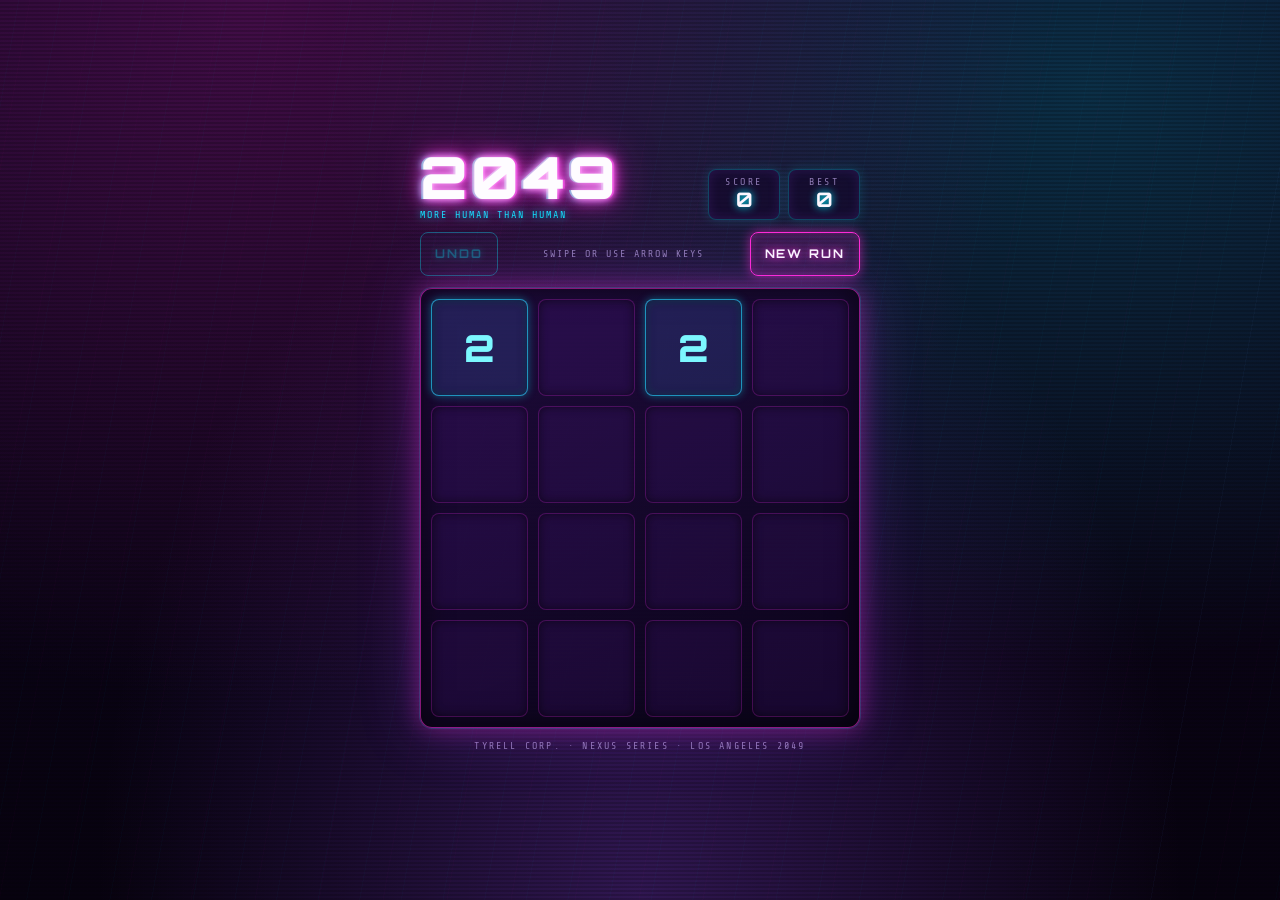
==== index.html @ 05542a0e "Add Blade Runner themed 2048 static site Single page game in index.html, style.css and game.js with " ====
<!doctype html>
<html lang="en">
<head>
  <meta charset="utf-8">
  <meta name="viewport" content="width=device-width, initial-scale=1, viewport-fit=cover, user-scalable=no">
  <meta name="theme-color" content="#07020f">
  <meta name="apple-mobile-web-app-capable" content="yes">
  <meta name="apple-mobile-web-app-status-bar-style" content="black-translucent">
  <meta name="mobile-web-app-capable" content="yes">
  <meta name="description" content="2049: a Blade Runner themed 2048. Merge the tiles, reach 2048, become more human than human.">
  <title>2049</title>
  <link rel="icon" href="favicon.svg" type="image/svg+xml">
  <link rel="preconnect" href="https://fonts.googleapis.com">
  <link rel="preconnect" href="https://fonts.gstatic.com" crossorigin>
  <link href="https://fonts.googleapis.com/css2?family=Orbitron:wght@500;700;900&family=Share+Tech+Mono&display=swap" rel="stylesheet">
  <link rel="stylesheet" href="style.css">
</head>
<body>
  <div class="rain" aria-hidden="true"></div>
  <div class="scanlines" aria-hidden="true"></div>

  <main class="app">
    <header class="hud">
      <div class="title-block">
        <h1 class="title" data-text="2049">2049</h1>
        <p class="tagline">MORE HUMAN THAN HUMAN</p>
      </div>
      <div class="scores">
        <div class="score-box">
          <span class="score-label">SCORE</span>
          <span class="score-value" id="score">0</span>
          <span class="score-delta" id="score-delta"></span>
        </div>
        <div class="score-box">
          <span class="score-label">BEST</span>
          <span class="score-value" id="best">0</span>
        </div>
      </div>
    </header>

    <section class="controls">
      <button class="btn" id="undo" type="button" aria-label="Undo last move">UNDO</button>
      <p class="hint">SWIPE OR USE ARROW KEYS</p>
      <button class="btn btn-primary" id="new-game" type="button">NEW RUN</button>
    </section>

    <section class="board-wrap">
      <div class="board" id="board" role="grid" aria-label="2049 game board">
        <div class="cells" aria-hidden="true">
          <div class="cell"></div><div class="cell"></div><div class="cell"></div><div class="cell"></div>
          <div class="cell"></div><div class="cell"></div><div class="cell"></div><div class="cell"></div>
          <div class="cell"></div><div class="cell"></div><div class="cell"></div><div class="cell"></div>
          <div class="cell"></div><div class="cell"></div><div class="cell"></div><div class="cell"></div>
        </div>
        <div class="tiles" id="tiles"></div>

        <div class="overlay" id="overlay" hidden>
          <p class="overlay-kicker" id="overlay-kicker"></p>
          <h2 class="overlay-title" id="overlay-title"></h2>
          <p class="overlay-sub" id="overlay-sub"></p>
          <div class="overlay-actions">
            <button class="btn" id="overlay-continue" type="button" hidden>KEEP GOING</button>
            <button class="btn btn-primary" id="overlay-restart" type="button">NEW RUN</button>
          </div>
        </div>
      </div>
    </section>

    <footer class="foot">
      <p class="sr-only" id="status" aria-live="polite"></p>
      <p class="foot-line">TYRELL CORP. &middot; NEXUS SERIES &middot; LOS ANGELES 2049</p>
    </footer>
  </main>

  <script src="game.js"></script>
</body>
</html>
---- style.css ----
:root {
  --bg: #07020f;
  --bg-2: #0e0520;
  --panel: rgba(20, 8, 44, 0.75);
  --line: rgba(0, 240, 255, 0.25);
  --cell: rgba(120, 40, 200, 0.12);
  --cell-line: rgba(255, 43, 214, 0.18);

  --pink: #ff2bd6;
  --pink-2: #ff6ae6;
  --purple: #9b4dff;
  --purple-2: #c08bff;
  --cyan: #00f0ff;
  --cyan-2: #7cf7ff;
  --white: #fdf7ff;
  --text: #e9dcff;
  --muted: #8f7bb5;

  --gap: 10px;
  --radius: 8px;
  --board-size: min(92vw, 440px, calc(100dvh - 250px));

  --font-display: 'Orbitron', 'Segoe UI', system-ui, sans-serif;
  --font-mono: 'Share Tech Mono', 'SFMono-Regular', Menlo, monospace;
}

* { box-sizing: border-box; }

html, body {
  margin: 0;
  padding: 0;
  height: 100%;
  background: var(--bg);
  color: var(--text);
  font-family: var(--font-display);
  overscroll-behavior: none;
  -webkit-tap-highlight-color: transparent;
  -webkit-text-size-adjust: 100%;
}

body {
  min-height: 100dvh;
  background:
    radial-gradient(ellipse at 20% 0%, rgba(255, 43, 214, 0.22), transparent 55%),
    radial-gradient(ellipse at 85% 10%, rgba(0, 240, 255, 0.18), transparent 50%),
    radial-gradient(ellipse at 50% 100%, rgba(155, 77, 255, 0.28), transparent 60%),
    linear-gradient(180deg, var(--bg-2), var(--bg));
  overflow-x: hidden;
}

/* Rain streaks */
.rain {
  position: fixed;
  inset: 0;
  pointer-events: none;
  z-index: 0;
  opacity: 0.35;
  background-image:
    repeating-linear-gradient(100deg, transparent 0 18px, rgba(0, 240, 255, 0.07) 18px 19px, transparent 19px 41px),
    repeating-linear-gradient(100deg, transparent 0 29px, rgba(255, 43, 214, 0.06) 29px 30px, transparent 30px 63px);
  background-size: 100% 200%;
  animation: rain 2.6s linear infinite;
}
@keyframes rain {
  from { background-position: 0 0, 0 0; }
  to { background-position: 0 100%, 0 100%; }
}

.scanlines {
  position: fixed;
  inset: 0;
  pointer-events: none;
  z-index: 0;
  background: repeating-linear-gradient(0deg, rgba(0, 0, 0, 0.18) 0 2px, transparent 2px 4px);
  mix-blend-mode: multiply;
}

.app {
  position: relative;
  z-index: 1;
  width: var(--board-size);
  margin: 0 auto;
  padding: max(14px, env(safe-area-inset-top)) 0 max(14px, env(safe-area-inset-bottom));
  display: flex;
  flex-direction: column;
  gap: 12px;
  min-height: 100dvh;
  justify-content: center;
}

/* HUD */
.hud {
  display: flex;
  justify-content: space-between;
  align-items: flex-end;
  gap: 10px;
}

.title {
  margin: 0;
  font-size: clamp(40px, 13vw, 58px);
  font-weight: 900;
  line-height: 0.95;
  letter-spacing: 0.06em;
  color: var(--white);
  position: relative;
  text-shadow:
    0 0 6px var(--pink),
    0 0 18px var(--pink),
    0 0 42px rgba(255, 43, 214, 0.6);
  animation: flicker 7s infinite;
}
.title::before,
.title::after {
  content: attr(data-text);
  position: absolute;
  inset: 0;
  pointer-events: none;
  opacity: 0.7;
}
.title::before {
  color: var(--cyan);
  transform: translate(-2px, 0);
  mix-blend-mode: screen;
  text-shadow: 0 0 8px var(--cyan);
  animation: glitchA 5s infinite steps(1);
}
.title::after {
  color: var(--pink);
  transform: translate(2px, 0);
  mix-blend-mode: screen;
  text-shadow: 0 0 8px var(--pink);
  animation: glitchB 5s infinite steps(1);
}
@keyframes glitchA {
  0%, 93%, 100% { clip-path: inset(0 0 100% 0); }
  94% { clip-path: inset(10% 0 60% 0); transform: translate(-4px, 0); }
  96% { clip-path: inset(50% 0 20% 0); transform: translate(3px, 0); }
  98% { clip-path: inset(80% 0 0 0); transform: translate(-2px, 0); }
}
@keyframes glitchB {
  0%, 90%, 100% { clip-path: inset(0 0 100% 0); }
  91% { clip-path: inset(60% 0 10% 0); transform: translate(4px, 0); }
  93% { clip-path: inset(20% 0 60% 0); transform: translate(-3px, 0); }
  95% { clip-path: inset(0 0 85% 0); transform: translate(2px, 0); }
}
@keyframes flicker {
  0%, 18%, 22%, 25%, 53%, 57%, 100% { opacity: 1; }
  20%, 24%, 55% { opacity: 0.7; }
}

.tagline {
  margin: 4px 0 0;
  font-family: var(--font-mono);
  font-size: 10px;
  letter-spacing: 0.2em;
  white-space: nowrap;
  color: var(--cyan);
  text-shadow: 0 0 8px rgba(0, 240, 255, 0.8);
}

.scores {
  display: flex;
  gap: 8px;
}

.score-box {
  position: relative;
  min-width: 72px;
  padding: 6px 10px 7px;
  background: var(--panel);
  border: 1px solid var(--line);
  border-radius: var(--radius);
  box-shadow: 0 0 12px rgba(0, 240, 255, 0.15), inset 0 0 12px rgba(155, 77, 255, 0.15);
  display: flex;
  flex-direction: column;
  align-items: center;
  backdrop-filter: blur(6px);
}
.score-label {
  font-family: var(--font-mono);
  font-size: 10px;
  letter-spacing: 0.25em;
  color: var(--muted);
}
.score-value {
  font-size: 20px;
  font-weight: 700;
  color: var(--white);
  text-shadow: 0 0 8px var(--cyan);
  font-variant-numeric: tabular-nums;
}
.score-delta {
  position: absolute;
  right: 8px;
  top: -4px;
  font-size: 14px;
  font-weight: 700;
  color: var(--pink);
  text-shadow: 0 0 8px var(--pink);
  opacity: 0;
  pointer-events: none;
}
.score-delta.show {
  animation: floatUp 0.8s ease-out forwards;
}
@keyframes floatUp {
  0% { opacity: 1; transform: translateY(0); }
  100% { opacity: 0; transform: translateY(-28px); }
}

/* Controls */
.controls {
  display: flex;
  align-items: center;
  justify-content: space-between;
  gap: 8px;
}
.hint {
  margin: 0;
  flex: 1;
  text-align: center;
  font-family: var(--font-mono);
  font-size: 10px;
  letter-spacing: 0.2em;
  color: var(--muted);
}

.btn {
  appearance: none;
  font-family: var(--font-display);
  font-weight: 700;
  font-size: 12px;
  letter-spacing: 0.16em;
  color: var(--cyan);
  background: rgba(0, 240, 255, 0.06);
  border: 1px solid var(--cyan);
  border-radius: var(--radius);
  padding: 10px 14px;
  min-height: 44px;
  cursor: pointer;
  box-shadow: 0 0 10px rgba(0, 240, 255, 0.35), inset 0 0 8px rgba(0, 240, 255, 0.1);
  text-shadow: 0 0 6px rgba(0, 240, 255, 0.8);
  transition: transform 0.08s ease, box-shadow 0.15s ease, background 0.15s ease;
  touch-action: manipulation;
  user-select: none;
  -webkit-user-select: none;
}
.btn:hover { background: rgba(0, 240, 255, 0.14); }
.btn:active { transform: scale(0.96); }
.btn:disabled {
  opacity: 0.35;
  cursor: default;
  box-shadow: none;
}
.btn-primary {
  color: var(--white);
  border-color: var(--pink);
  background: rgba(255, 43, 214, 0.14);
  box-shadow: 0 0 12px rgba(255, 43, 214, 0.55), inset 0 0 10px rgba(255, 43, 214, 0.2);
  text-shadow: 0 0 8px var(--pink);
}
.btn-primary:hover { background: rgba(255, 43, 214, 0.26); }

/* Board */
.board-wrap {
  display: flex;
  justify-content: center;
}

.board {
  position: relative;
  width: var(--board-size);
  height: var(--board-size);
  padding: var(--gap);
  border-radius: calc(var(--radius) + 4px);
  background: linear-gradient(160deg, rgba(30, 10, 60, 0.9), rgba(10, 4, 24, 0.95));
  border: 1px solid rgba(255, 43, 214, 0.5);
  box-shadow:
    0 0 0 1px rgba(0, 240, 255, 0.15),
    0 0 24px rgba(255, 43, 214, 0.35),
    0 0 60px rgba(155, 77, 255, 0.25),
    inset 0 0 30px rgba(0, 0, 0, 0.6);
  touch-action: none;
  user-select: none;
  -webkit-user-select: none;
  overflow: hidden;
}
.board.shake { animation: shake 0.18s ease; }
@keyframes shake {
  0%, 100% { transform: translateX(0); }
  30% { transform: translateX(-4px); }
  70% { transform: translateX(4px); }
}

.cells {
  position: absolute;
  inset: var(--gap);
  display: grid;
  grid-template-columns: repeat(4, 1fr);
  grid-template-rows: repeat(4, 1fr);
  gap: var(--gap);
}
.cell {
  border-radius: var(--radius);
  background: var(--cell);
  border: 1px solid var(--cell-line);
  box-shadow: inset 0 0 10px rgba(0, 0, 0, 0.5);
}

.tiles {
  position: absolute;
  inset: var(--gap);
}

.tile {
  position: absolute;
  top: 0;
  left: 0;
  width: calc((100% - 3 * var(--gap)) / 4);
  height: calc((100% - 3 * var(--gap)) / 4);
  border-radius: var(--radius);
  display: flex;
  align-items: center;
  justify-content: center;
  font-weight: 900;
  font-size: calc(var(--board-size) * 0.085);
  line-height: 1;
  color: var(--white);
  transform: translate(calc(var(--x) * (100% + var(--gap))), calc(var(--y) * (100% + var(--gap))));
  transition: transform 110ms cubic-bezier(0.2, 0.8, 0.2, 1);
  will-change: transform;
  z-index: 2;
  font-variant-numeric: tabular-nums;
}
.tile .v {
  position: relative;
  z-index: 1;
}
.tile.new { animation: appear 160ms cubic-bezier(0.2, 0.8, 0.2, 1); }
.tile.merged { animation: pop 200ms cubic-bezier(0.2, 0.8, 0.2, 1); z-index: 3; }
.tile.merged::after {
  content: '';
  position: absolute;
  inset: -6px;
  border-radius: inherit;
  border: 2px solid currentColor;
  opacity: 0;
  animation: ring 380ms ease-out;
  pointer-events: none;
}
@keyframes appear {
  0% { transform: translate(calc(var(--x) * (100% + var(--gap))), calc(var(--y) * (100% + var(--gap)))) scale(0); opacity: 0; }
  100% { transform: translate(calc(var(--x) * (100% + var(--gap))), calc(var(--y) * (100% + var(--gap)))) scale(1); opacity: 1; }
}
@keyframes pop {
  0% { transform: translate(calc(var(--x) * (100% + var(--gap))), calc(var(--y) * (100% + var(--gap)))) scale(0.6); }
  55% { transform: translate(calc(var(--x) * (100% + var(--gap))), calc(var(--y) * (100% + var(--gap)))) scale(1.18); }
  100% { transform: translate(calc(var(--x) * (100% + var(--gap))), calc(var(--y) * (100% + var(--gap)))) scale(1); }
}
@keyframes ring {
  0% { opacity: 0.9; transform: scale(0.8); }
  100% { opacity: 0; transform: scale(1.35); }
}

/* Tile palette: cyan -> purple -> pink -> white-hot */
.tile[data-v="2"] {
  color: var(--cyan-2);
  background: rgba(0, 240, 255, 0.08);
  border: 1px solid rgba(0, 240, 255, 0.55);
  box-shadow: 0 0 8px rgba(0, 240, 255, 0.35), inset 0 0 10px rgba(0, 240, 255, 0.1);
}
.tile[data-v="4"] {
  color: var(--cyan-2);
  background: rgba(0, 240, 255, 0.16);
  border: 1px solid var(--cyan);
  box-shadow: 0 0 12px rgba(0, 240, 255, 0.5), inset 0 0 12px rgba(0, 240, 255, 0.15);
  text-shadow: 0 0 8px var(--cyan);
}
.tile[data-v="8"] {
  color: var(--white);
  background: linear-gradient(145deg, rgba(0, 240, 255, 0.35), rgba(155, 77, 255, 0.35));
  border: 1px solid var(--cyan);
  box-shadow: 0 0 14px rgba(0, 240, 255, 0.6);
  text-shadow: 0 0 10px var(--cyan);
}
.tile[data-v="16"] {
  color: var(--white);
  background: linear-gradient(145deg, rgba(155, 77, 255, 0.45), rgba(90, 40, 170, 0.6));
  border: 1px solid var(--purple-2);
  box-shadow: 0 0 14px rgba(155, 77, 255, 0.7);
  text-shadow: 0 0 10px var(--purple);
}
.tile[data-v="32"] {
  color: var(--white);
  background: linear-gradient(145deg, #7b2cff, #5a1fc0);
  border: 1px solid var(--purple-2);
  box-shadow: 0 0 18px rgba(155, 77, 255, 0.85);
  text-shadow: 0 0 10px var(--purple-2);
}
.tile[data-v="64"] {
  color: var(--white);
  background: linear-gradient(145deg, #a13cff, #d22bd6);
  border: 1px solid var(--pink-2);
  box-shadow: 0 0 18px rgba(255, 43, 214, 0.65), 0 0 36px rgba(155, 77, 255, 0.4);
  text-shadow: 0 0 10px var(--pink-2);
}
.tile[data-v="128"] {
  color: var(--white);
  background: linear-gradient(145deg, #e02ccf, #ff2bd6);
  border: 1px solid var(--pink-2);
  box-shadow: 0 0 20px rgba(255, 43, 214, 0.85);
  text-shadow: 0 0 12px var(--pink);
  font-size: calc(var(--board-size) * 0.075);
}
.tile[data-v="256"] {
  color: var(--white);
  background: linear-gradient(145deg, #ff2bd6, #ff5fe3);
  border: 1px solid #ffb3f2;
  box-shadow: 0 0 24px rgba(255, 43, 214, 1), 0 0 48px rgba(255, 43, 214, 0.5);
  text-shadow: 0 0 12px var(--pink);
  font-size: calc(var(--board-size) * 0.075);
}
.tile[data-v="512"] {
  color: var(--white);
  background: linear-gradient(145deg, #ff5fe3, #ff8af0);
  border: 1px solid #ffd1f8;
  box-shadow: 0 0 26px rgba(255, 106, 230, 1), 0 0 56px rgba(255, 43, 214, 0.6);
  text-shadow: 0 0 14px var(--pink);
  font-size: calc(var(--board-size) * 0.075);
}
.tile[data-v="1024"] {
  color: #2a0040;
  background: linear-gradient(145deg, #ffa3f3, #7cf7ff);
  border: 1px solid #ffffff;
  box-shadow: 0 0 28px rgba(0, 240, 255, 0.9), 0 0 60px rgba(255, 43, 214, 0.7);
  text-shadow: 0 0 6px rgba(255, 255, 255, 0.9);
  font-size: calc(var(--board-size) * 0.062);
}
.tile[data-v="2048"],
.tile[data-v="4096"],
.tile[data-v="8192"],
.tile[data-v="16384"],
.tile[data-v="32768"],
.tile[data-v="65536"] {
  color: #2a0040;
  background: linear-gradient(145deg, #ffffff, #ffb3f2 45%, #7cf7ff);
  border: 1px solid #ffffff;
  box-shadow: 0 0 32px rgba(255, 255, 255, 0.9), 0 0 70px rgba(255, 43, 214, 0.9), 0 0 110px rgba(0, 240, 255, 0.6);
  text-shadow: 0 0 6px rgba(255, 255, 255, 1);
  font-size: calc(var(--board-size) * 0.062);
  animation: hot 1.6s ease-in-out infinite alternate;
}
@keyframes hot {
  from { filter: brightness(1); }
  to { filter: brightness(1.25); }
}

/* Overlay */
.overlay {
  position: absolute;
  inset: 0;
  z-index: 10;
  display: flex;
  flex-direction: column;
  align-items: center;
  justify-content: center;
  gap: 8px;
  padding: 20px;
  text-align: center;
  background: rgba(7, 2, 15, 0.82);
  backdrop-filter: blur(6px);
  border-radius: inherit;
  animation: fadeIn 300ms ease;
}
.overlay[hidden] { display: none; }
@keyframes fadeIn { from { opacity: 0; } to { opacity: 1; } }

.overlay-kicker {
  margin: 0;
  font-family: var(--font-mono);
  font-size: 11px;
  letter-spacing: 0.3em;
  color: var(--cyan);
  text-shadow: 0 0 8px var(--cyan);
}
.overlay-title {
  margin: 0;
  font-size: clamp(24px, 8vw, 36px);
  font-weight: 900;
  letter-spacing: 0.08em;
  color: var(--white);
  text-shadow: 0 0 10px var(--pink), 0 0 30px var(--pink);
}
.overlay.win .overlay-title {
  text-shadow: 0 0 10px var(--cyan), 0 0 30px var(--pink), 0 0 60px var(--purple);
}
.overlay-sub {
  margin: 0 0 10px;
  font-family: var(--font-mono);
  font-size: 12px;
  letter-spacing: 0.12em;
  color: var(--purple-2);
  max-width: 28ch;
}
.overlay-actions {
  display: flex;
  gap: 10px;
  flex-wrap: wrap;
  justify-content: center;
}

/* Footer */
.foot {
  text-align: center;
}
.foot-line {
  margin: 0;
  font-family: var(--font-mono);
  font-size: 10px;
  letter-spacing: 0.22em;
  color: var(--muted);
}

.sr-only {
  position: absolute;
  width: 1px;
  height: 1px;
  margin: -1px;
  padding: 0;
  overflow: hidden;
  clip: rect(0 0 0 0);
  border: 0;
}

@media (prefers-reduced-motion: reduce) {
  .rain, .title, .title::before, .title::after, .tile[data-v="2048"] { animation: none; }
  .tile { transition-duration: 1ms; }
}

@media (max-height: 640px) {
  :root { --board-size: min(92vw, calc(100dvh - 215px)); }
  .title { font-size: 34px; }
  .tagline { display: none; }
  .app { gap: 8px; }
}
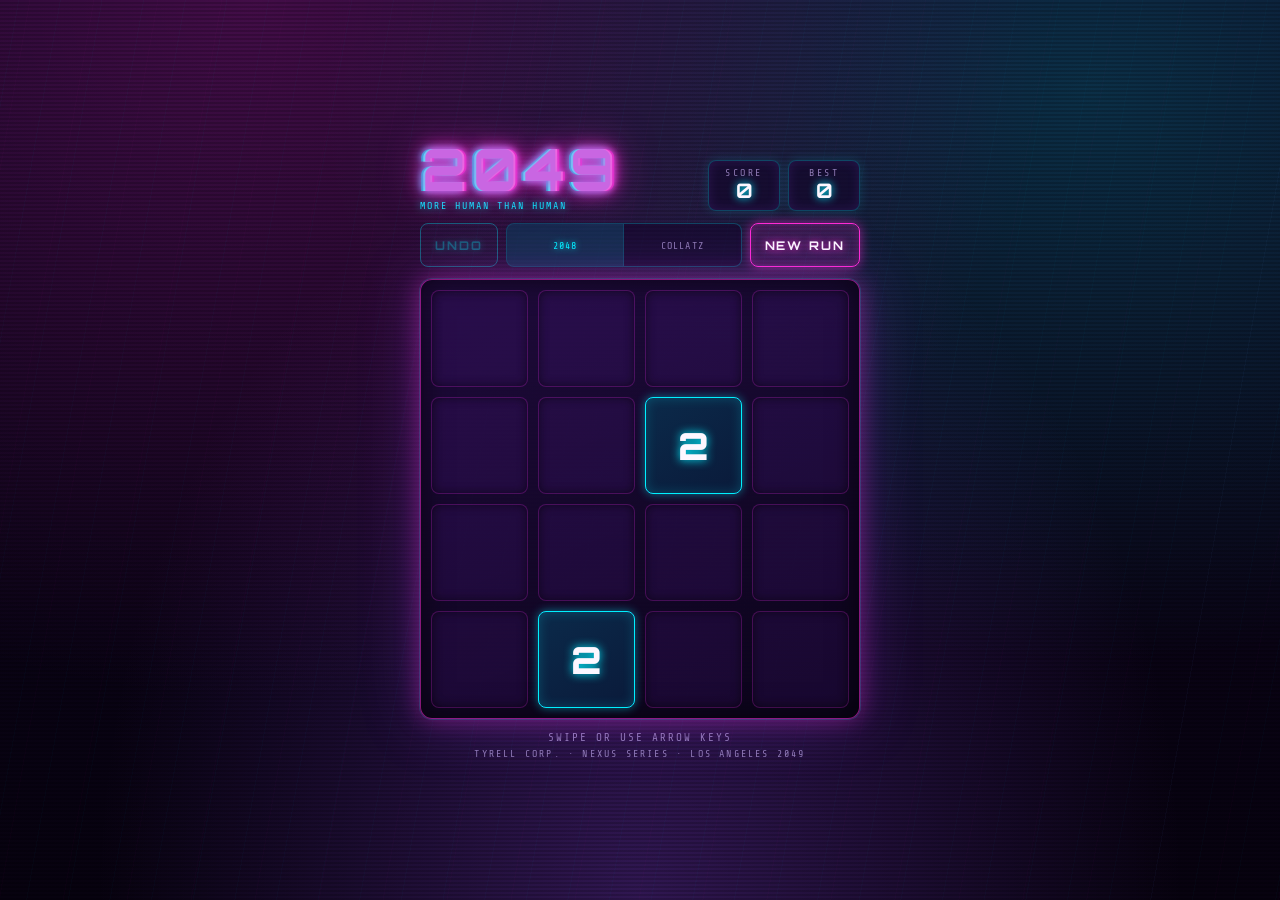
==== commit 52f09fac: "Add Collatz mode: pair equal tiles, follow 3n+1 or n/2, clear the board New mode switched from a con" ====
--- a/index.html
+++ b/index.html
@@ -7,13 +7,13 @@
   <meta name="apple-mobile-web-app-capable" content="yes">
   <meta name="apple-mobile-web-app-status-bar-style" content="black-translucent">
   <meta name="mobile-web-app-capable" content="yes">
-  <meta name="description" content="2049: a Blade Runner themed 2048. Merge the tiles, reach 2048, become more human than human.">
+  <meta name="description" content="2049: a Blade Runner themed 2048, plus a Collatz mode where equal tiles follow 3n+1 or n/2 and the goal is to clear the board.">
   <title>2049</title>
   <link rel="icon" href="favicon.svg" type="image/svg+xml">
   <link rel="preconnect" href="https://fonts.googleapis.com">
   <link rel="preconnect" href="https://fonts.gstatic.com" crossorigin>
   <link href="https://fonts.googleapis.com/css2?family=Orbitron:wght@500;700;900&family=Share+Tech+Mono&display=swap" rel="stylesheet">
-  <link rel="stylesheet" href="style.css">
+  <link rel="stylesheet" href="style.css?v=3">
 </head>
 <body>
   <div class="rain" aria-hidden="true"></div>
@@ -23,16 +23,16 @@
     <header class="hud">
       <div class="title-block">
         <h1 class="title" data-text="2049">2049</h1>
-        <p class="tagline">MORE HUMAN THAN HUMAN</p>
+        <p class="tagline" id="tagline">MORE HUMAN THAN HUMAN</p>
       </div>
       <div class="scores">
         <div class="score-box">
-          <span class="score-label">SCORE</span>
+          <span class="score-label" id="score-label">SCORE</span>
           <span class="score-value" id="score">0</span>
           <span class="score-delta" id="score-delta"></span>
         </div>
         <div class="score-box">
-          <span class="score-label">BEST</span>
+          <span class="score-label" id="best-label">BEST</span>
           <span class="score-value" id="best">0</span>
         </div>
       </div>
@@ -40,7 +40,10 @@
 
     <section class="controls">
       <button class="btn" id="undo" type="button" aria-label="Undo last move">UNDO</button>
-      <p class="hint">SWIPE OR USE ARROW KEYS</p>
+      <div class="seg" role="radiogroup" aria-label="Game mode">
+        <button class="seg-btn" id="mode-2048" type="button" role="radio" aria-checked="true">2048</button>
+        <button class="seg-btn" id="mode-collatz" type="button" role="radio" aria-checked="false">COLLATZ</button>
+      </div>
       <button class="btn btn-primary" id="new-game" type="button">NEW RUN</button>
     </section>
 
@@ -59,8 +62,9 @@
           <h2 class="overlay-title" id="overlay-title"></h2>
           <p class="overlay-sub" id="overlay-sub"></p>
           <div class="overlay-actions">
-            <button class="btn" id="overlay-continue" type="button" hidden>KEEP GOING</button>
-            <button class="btn btn-primary" id="overlay-restart" type="button">NEW RUN</button>
+            <button class="btn" id="overlay-secondary" type="button" hidden>KEEP GOING</button>
+            <button class="btn" id="overlay-alt" type="button" hidden>NEW BOARD</button>
+            <button class="btn btn-primary" id="overlay-primary" type="button">NEW RUN</button>
           </div>
         </div>
       </div>
@@ -68,10 +72,12 @@
 
     <footer class="foot">
       <p class="sr-only" id="status" aria-live="polite"></p>
+      <p class="status-line" id="status-line">SWIPE OR USE ARROW KEYS</p>
       <p class="foot-line">TYRELL CORP. &middot; NEXUS SERIES &middot; LOS ANGELES 2049</p>
     </footer>
   </main>
 
-  <script src="game.js"></script>
+  <script src="collatz.js?v=3"></script>
+  <script src="game.js?v=3"></script>
 </body>
 </html>
--- a/style.css
+++ b/style.css
@@ -18,7 +18,9 @@
 
   --gap: 10px;
   --radius: 8px;
-  --board-size: min(92vw, 440px, calc(100dvh - 250px));
+  /* svh keeps the board a fixed size when the mobile address bar collapses. */
+  --board-size: min(92vw, 440px, calc(100svh - 250px));
+  --move-ms: 140ms;
 
   --font-display: 'Orbitron', 'Segoe UI', system-ui, sans-serif;
   --font-mono: 'Share Tech Mono', 'SFMono-Regular', Menlo, monospace;
@@ -48,22 +50,32 @@
   overflow-x: hidden;
 }
 
-/* Rain streaks */
+/* Rain streaks: a double-height layer scrolled with transform so it stays on the compositor. */
 .rain {
   position: fixed;
   inset: 0;
   pointer-events: none;
   z-index: 0;
   opacity: 0.35;
+  overflow: hidden;
+}
+.rain::before {
+  content: '';
+  position: absolute;
+  left: 0;
+  top: 0;
+  width: 100%;
+  height: 200%;
   background-image:
     repeating-linear-gradient(100deg, transparent 0 18px, rgba(0, 240, 255, 0.07) 18px 19px, transparent 19px 41px),
     repeating-linear-gradient(100deg, transparent 0 29px, rgba(255, 43, 214, 0.06) 29px 30px, transparent 30px 63px);
-  background-size: 100% 200%;
+  background-size: 100% 50%;
+  will-change: transform;
   animation: rain 2.6s linear infinite;
 }
 @keyframes rain {
-  from { background-position: 0 0, 0 0; }
-  to { background-position: 0 100%, 0 100%; }
+  from { transform: translate3d(0, -50%, 0); }
+  to { transform: translate3d(0, 0, 0); }
 }
 
 .scanlines {
@@ -71,8 +83,7 @@
   inset: 0;
   pointer-events: none;
   z-index: 0;
-  background: repeating-linear-gradient(0deg, rgba(0, 0, 0, 0.18) 0 2px, transparent 2px 4px);
-  mix-blend-mode: multiply;
+  background: repeating-linear-gradient(0deg, rgba(0, 0, 0, 0.16) 0 2px, transparent 2px 4px);
 }
 
 .app {
@@ -84,7 +95,7 @@
   display: flex;
   flex-direction: column;
   gap: 12px;
-  min-height: 100dvh;
+  min-height: 100svh;
   justify-content: center;
 }
 
@@ -121,14 +132,12 @@
 .title::before {
   color: var(--cyan);
   transform: translate(-2px, 0);
-  mix-blend-mode: screen;
   text-shadow: 0 0 8px var(--cyan);
   animation: glitchA 5s infinite steps(1);
 }
 .title::after {
   color: var(--pink);
   transform: translate(2px, 0);
-  mix-blend-mode: screen;
   text-shadow: 0 0 8px var(--pink);
   animation: glitchB 5s infinite steps(1);
 }
@@ -175,7 +184,6 @@
   display: flex;
   flex-direction: column;
   align-items: center;
-  backdrop-filter: blur(6px);
 }
 .score-label {
   font-family: var(--font-mono);
@@ -216,15 +224,41 @@
   justify-content: space-between;
   gap: 8px;
 }
-.hint {
-  margin: 0;
+
+/* Mode switch */
+.seg {
   flex: 1;
-  text-align: center;
+  display: flex;
+  min-height: 44px;
+  border: 1px solid var(--line);
+  border-radius: var(--radius);
+  overflow: hidden;
+  background: rgba(20, 8, 44, 0.6);
+}
+.seg-btn {
+  appearance: none;
+  flex: 1;
+  min-width: 0;
+  padding: 0 4px;
+  border: 0;
+  background: transparent;
+  color: var(--muted);
   font-family: var(--font-mono);
   font-size: 10px;
-  letter-spacing: 0.2em;
-  color: var(--muted);
-}
+  letter-spacing: 0.12em;
+  cursor: pointer;
+  touch-action: manipulation;
+  user-select: none;
+  -webkit-user-select: none;
+  transition: background 0.15s ease, color 0.15s ease;
+}
+.seg-btn + .seg-btn { border-left: 1px solid var(--line); }
+.seg-btn[aria-checked="true"] {
+  color: var(--cyan);
+  background: rgba(0, 240, 255, 0.14);
+  text-shadow: 0 0 6px rgba(0, 240, 255, 0.8);
+}
+.seg-btn:active { background: rgba(0, 240, 255, 0.22); }
 
 .btn {
   appearance: none;
@@ -327,9 +361,10 @@
   font-size: calc(var(--board-size) * 0.085);
   line-height: 1;
   color: var(--white);
-  transform: translate(calc(var(--x) * (100% + var(--gap))), calc(var(--y) * (100% + var(--gap))));
-  transition: transform 110ms cubic-bezier(0.2, 0.8, 0.2, 1);
+  transform: translate3d(calc(var(--x) * (100% + var(--gap))), calc(var(--y) * (100% + var(--gap))), 0);
+  transition: transform var(--move-ms) cubic-bezier(0.25, 0.1, 0.25, 1);
   will-change: transform;
+  backface-visibility: hidden;
   z-index: 2;
   font-variant-numeric: tabular-nums;
 }
@@ -337,8 +372,8 @@
   position: relative;
   z-index: 1;
 }
-.tile.new { animation: appear 160ms cubic-bezier(0.2, 0.8, 0.2, 1); }
-.tile.merged { animation: pop 200ms cubic-bezier(0.2, 0.8, 0.2, 1); z-index: 3; }
+.tile.new { animation: appear 180ms cubic-bezier(0.25, 0.1, 0.25, 1); }
+.tile.merged { animation: pop 220ms cubic-bezier(0.25, 0.1, 0.25, 1); z-index: 3; }
 .tile.merged::after {
   content: '';
   position: absolute;
@@ -350,13 +385,14 @@
   pointer-events: none;
 }
 @keyframes appear {
-  0% { transform: translate(calc(var(--x) * (100% + var(--gap))), calc(var(--y) * (100% + var(--gap)))) scale(0); opacity: 0; }
-  100% { transform: translate(calc(var(--x) * (100% + var(--gap))), calc(var(--y) * (100% + var(--gap)))) scale(1); opacity: 1; }
-}
+  0% { transform: translate3d(calc(var(--x) * (100% + var(--gap))), calc(var(--y) * (100% + var(--gap))), 0) scale(0.4); opacity: 0; }
+  100% { transform: translate3d(calc(var(--x) * (100% + var(--gap))), calc(var(--y) * (100% + var(--gap))), 0) scale(1); opacity: 1; }
+}
+/* Starts at full size so the swap from the two source tiles has no visible snap. */
 @keyframes pop {
-  0% { transform: translate(calc(var(--x) * (100% + var(--gap))), calc(var(--y) * (100% + var(--gap)))) scale(0.6); }
-  55% { transform: translate(calc(var(--x) * (100% + var(--gap))), calc(var(--y) * (100% + var(--gap)))) scale(1.18); }
-  100% { transform: translate(calc(var(--x) * (100% + var(--gap))), calc(var(--y) * (100% + var(--gap)))) scale(1); }
+  0% { transform: translate3d(calc(var(--x) * (100% + var(--gap))), calc(var(--y) * (100% + var(--gap))), 0) scale(1); }
+  45% { transform: translate3d(calc(var(--x) * (100% + var(--gap))), calc(var(--y) * (100% + var(--gap))), 0) scale(1.16); }
+  100% { transform: translate3d(calc(var(--x) * (100% + var(--gap))), calc(var(--y) * (100% + var(--gap))), 0) scale(1); }
 }
 @keyframes ring {
   0% { opacity: 0.9; transform: scale(0.8); }
@@ -365,31 +401,32 @@
 
 /* Tile palette: cyan -> purple -> pink -> white-hot */
 .tile[data-v="2"] {
-  color: var(--cyan-2);
-  background: rgba(0, 240, 255, 0.08);
-  border: 1px solid rgba(0, 240, 255, 0.55);
-  box-shadow: 0 0 8px rgba(0, 240, 255, 0.35), inset 0 0 10px rgba(0, 240, 255, 0.1);
+  color: var(--white);
+  background: linear-gradient(145deg, #0b2a4a, #0a1a3a);
+  border: 1px solid var(--cyan);
+  box-shadow: 0 0 10px rgba(0, 240, 255, 0.45), inset 0 0 12px rgba(0, 240, 255, 0.2);
+  text-shadow: 0 0 10px var(--cyan);
 }
 .tile[data-v="4"] {
-  color: var(--cyan-2);
-  background: rgba(0, 240, 255, 0.16);
-  border: 1px solid var(--cyan);
-  box-shadow: 0 0 12px rgba(0, 240, 255, 0.5), inset 0 0 12px rgba(0, 240, 255, 0.15);
-  text-shadow: 0 0 8px var(--cyan);
+  color: #04101c;
+  background: linear-gradient(145deg, #4df5ff, #00c8e0);
+  border: 1px solid #a8fbff;
+  box-shadow: 0 0 14px rgba(0, 240, 255, 0.7), inset 0 0 12px rgba(255, 255, 255, 0.25);
+  text-shadow: 0 1px 0 rgba(255, 255, 255, 0.35);
 }
 .tile[data-v="8"] {
   color: var(--white);
-  background: linear-gradient(145deg, rgba(0, 240, 255, 0.35), rgba(155, 77, 255, 0.35));
-  border: 1px solid var(--cyan);
-  box-shadow: 0 0 14px rgba(0, 240, 255, 0.6);
-  text-shadow: 0 0 10px var(--cyan);
+  background: linear-gradient(145deg, #00a8ff, #5a2fff);
+  border: 1px solid var(--cyan-2);
+  box-shadow: 0 0 16px rgba(0, 200, 255, 0.7);
+  text-shadow: 0 2px 4px rgba(0, 0, 40, 0.7);
 }
 .tile[data-v="16"] {
   color: var(--white);
-  background: linear-gradient(145deg, rgba(155, 77, 255, 0.45), rgba(90, 40, 170, 0.6));
+  background: linear-gradient(145deg, #8a3dff, #5c22c8);
   border: 1px solid var(--purple-2);
-  box-shadow: 0 0 14px rgba(155, 77, 255, 0.7);
-  text-shadow: 0 0 10px var(--purple);
+  box-shadow: 0 0 16px rgba(155, 77, 255, 0.8);
+  text-shadow: 0 2px 4px rgba(20, 0, 50, 0.7);
 }
 .tile[data-v="32"] {
   color: var(--white);
@@ -449,11 +486,25 @@
   box-shadow: 0 0 32px rgba(255, 255, 255, 0.9), 0 0 70px rgba(255, 43, 214, 0.9), 0 0 110px rgba(0, 240, 255, 0.6);
   text-shadow: 0 0 6px rgba(255, 255, 255, 1);
   font-size: calc(var(--board-size) * 0.062);
+}
+/* Pulse via an opacity-animated overlay instead of a filter so it stays off the paint path. */
+.tile[data-v="2048"]::before,
+.tile[data-v="4096"]::before,
+.tile[data-v="8192"]::before,
+.tile[data-v="16384"]::before,
+.tile[data-v="32768"]::before,
+.tile[data-v="65536"]::before {
+  content: '';
+  position: absolute;
+  inset: 0;
+  border-radius: inherit;
+  background: rgba(255, 255, 255, 0.35);
   animation: hot 1.6s ease-in-out infinite alternate;
+  pointer-events: none;
 }
 @keyframes hot {
-  from { filter: brightness(1); }
-  to { filter: brightness(1.25); }
+  from { opacity: 0; }
+  to { opacity: 1; }
 }
 
 /* Overlay */
@@ -513,7 +564,20 @@
 /* Footer */
 .foot {
   text-align: center;
-}
+  display: flex;
+  flex-direction: column;
+  gap: 4px;
+}
+.status-line {
+  margin: 0;
+  font-family: var(--font-mono);
+  font-size: 11px;
+  letter-spacing: 0.18em;
+  color: var(--muted);
+  transition: color 0.2s ease;
+}
+.status-line.goal { color: var(--cyan); text-shadow: 0 0 8px rgba(0, 240, 255, 0.6); }
+.status-line.warn { color: var(--pink); text-shadow: 0 0 8px rgba(255, 43, 214, 0.7); }
 .foot-line {
   margin: 0;
   font-family: var(--font-mono);
@@ -521,6 +585,142 @@
   letter-spacing: 0.22em;
   color: var(--muted);
 }
+
+/* ---------- Collatz mode ---------- */
+
+.board.collatz {
+  border-color: rgba(0, 240, 255, 0.5);
+  box-shadow:
+    0 0 0 1px rgba(255, 43, 214, 0.15),
+    0 0 24px rgba(0, 240, 255, 0.3),
+    0 0 60px rgba(155, 77, 255, 0.25),
+    inset 0 0 30px rgba(0, 0, 0, 0.6);
+}
+.board.collatz.stuck {
+  border-color: var(--pink);
+  box-shadow: 0 0 28px rgba(255, 43, 214, 0.7), inset 0 0 30px rgba(0, 0, 0, 0.6);
+}
+
+.board.collatz .tile {
+  flex-direction: column;
+  gap: 1px;
+  line-height: 1;
+}
+.board.collatz .tile .cap {
+  position: relative;
+  z-index: 1;
+  font-family: var(--font-mono), system-ui, sans-serif;
+  font-weight: 400;
+  font-size: 11px;
+  letter-spacing: 0.1em;
+  opacity: 0.85;
+  text-shadow: none;
+}
+.board.collatz .tile[data-len="3"] { font-size: calc(var(--board-size) * 0.072); }
+.board.collatz .tile[data-len="4"] { font-size: calc(var(--board-size) * 0.06); }
+
+/* Even values: cyan family, darker as the value grows. */
+.board.collatz .tile[data-par="even"][data-band="0"] {
+  color: var(--white);
+  background: linear-gradient(145deg, #0b2a4a, #0a1a3a);
+  border: 1px solid var(--cyan);
+  box-shadow: 0 0 10px rgba(0, 240, 255, 0.45), inset 0 0 12px rgba(0, 240, 255, 0.2);
+  text-shadow: 0 0 10px var(--cyan);
+}
+.board.collatz .tile[data-par="even"][data-band="1"] {
+  color: #04101c;
+  background: linear-gradient(145deg, #4df5ff, #00c8e0);
+  border: 1px solid #a8fbff;
+  box-shadow: 0 0 14px rgba(0, 240, 255, 0.7), inset 0 0 12px rgba(255, 255, 255, 0.25);
+  text-shadow: 0 1px 0 rgba(255, 255, 255, 0.35);
+}
+.board.collatz .tile[data-par="even"][data-band="2"] {
+  color: var(--white);
+  background: linear-gradient(145deg, #00a8ff, #2a6cff);
+  border: 1px solid var(--cyan-2);
+  box-shadow: 0 0 16px rgba(0, 200, 255, 0.7);
+  text-shadow: 0 2px 4px rgba(0, 0, 40, 0.7);
+}
+.board.collatz .tile[data-par="even"][data-band="3"] {
+  color: var(--white);
+  background: linear-gradient(145deg, #2f4bff, #5a2fff);
+  border: 1px solid var(--purple-2);
+  box-shadow: 0 0 18px rgba(90, 80, 255, 0.8);
+  text-shadow: 0 2px 4px rgba(0, 0, 40, 0.7);
+}
+
+/* Odd values: pink family, deeper as the value grows. */
+.board.collatz .tile[data-par="odd"][data-band="0"] {
+  color: var(--white);
+  background: linear-gradient(145deg, #3a0b3f, #250828);
+  border: 1px solid var(--pink);
+  box-shadow: 0 0 10px rgba(255, 43, 214, 0.5), inset 0 0 12px rgba(255, 43, 214, 0.2);
+  text-shadow: 0 0 10px var(--pink);
+}
+.board.collatz .tile[data-par="odd"][data-band="1"] {
+  color: var(--white);
+  background: linear-gradient(145deg, #ff2bd6, #ff5fe3);
+  border: 1px solid #ffb3f2;
+  box-shadow: 0 0 20px rgba(255, 43, 214, 0.85);
+  text-shadow: 0 2px 4px rgba(60, 0, 50, 0.7);
+}
+.board.collatz .tile[data-par="odd"][data-band="2"] {
+  color: var(--white);
+  background: linear-gradient(145deg, #d11bd0, #9b1fc8);
+  border: 1px solid var(--pink-2);
+  box-shadow: 0 0 18px rgba(210, 40, 220, 0.8);
+  text-shadow: 0 2px 4px rgba(40, 0, 50, 0.7);
+}
+.board.collatz .tile[data-par="odd"][data-band="3"] {
+  color: var(--white);
+  background: linear-gradient(145deg, #8a12b8, #5a0f8a);
+  border: 1px solid var(--purple-2);
+  box-shadow: 0 0 18px rgba(155, 40, 220, 0.8);
+  text-shadow: 0 2px 4px rgba(40, 0, 50, 0.7);
+}
+
+/* The 1: white hot, pair it to clear. */
+.board.collatz .tile[data-par="one"] {
+  color: #2a0040;
+  background: linear-gradient(145deg, #ffffff, #ffb3f2 45%, #7cf7ff);
+  border: 1px solid #ffffff;
+  box-shadow: 0 0 24px rgba(255, 255, 255, 0.8), 0 0 50px rgba(255, 43, 214, 0.7), 0 0 80px rgba(0, 240, 255, 0.5);
+  text-shadow: 0 0 6px rgba(255, 255, 255, 1);
+}
+.board.collatz .tile[data-par="one"]::before {
+  content: '';
+  position: absolute;
+  inset: 0;
+  border-radius: inherit;
+  background: rgba(255, 255, 255, 0.35);
+  animation: hot 1.6s ease-in-out infinite alternate;
+  pointer-events: none;
+}
+
+/* Cleared pair: the surviving element bursts and fades in place. */
+.tile.cleared {
+  animation: burst 360ms ease-out forwards;
+  z-index: 4;
+  pointer-events: none;
+}
+.tile.cleared::after {
+  content: '';
+  position: absolute;
+  inset: -6px;
+  border-radius: inherit;
+  border: 2px solid #ffffff;
+  opacity: 0;
+  animation: ring 360ms ease-out;
+  pointer-events: none;
+}
+@keyframes burst {
+  0% { transform: translate3d(calc(var(--x) * (100% + var(--gap))), calc(var(--y) * (100% + var(--gap))), 0) scale(1); opacity: 1; }
+  100% { transform: translate3d(calc(var(--x) * (100% + var(--gap))), calc(var(--y) * (100% + var(--gap))), 0) scale(1.5); opacity: 0; }
+}
+
+/* Collatz overlays put the primary action first. */
+.overlay.collatz .btn-primary { order: -1; }
+.overlay-sub.wide { max-width: 34ch; line-height: 1.6; }
 
 .sr-only {
   position: absolute;
@@ -534,13 +734,15 @@
 }
 
 @media (prefers-reduced-motion: reduce) {
-  .rain, .title, .title::before, .title::after, .tile[data-v="2048"] { animation: none; }
+  .rain::before, .title, .title::before, .title::after, .tile::before { animation: none; }
   .tile { transition-duration: 1ms; }
+  .tile.cleared { animation-duration: 1ms; }
 }
 
 @media (max-height: 640px) {
-  :root { --board-size: min(92vw, calc(100dvh - 215px)); }
+  :root { --board-size: min(92vw, calc(100svh - 215px)); }
   .title { font-size: 34px; }
   .tagline { display: none; }
+  .foot-line { display: none; }
   .app { gap: 8px; }
 }
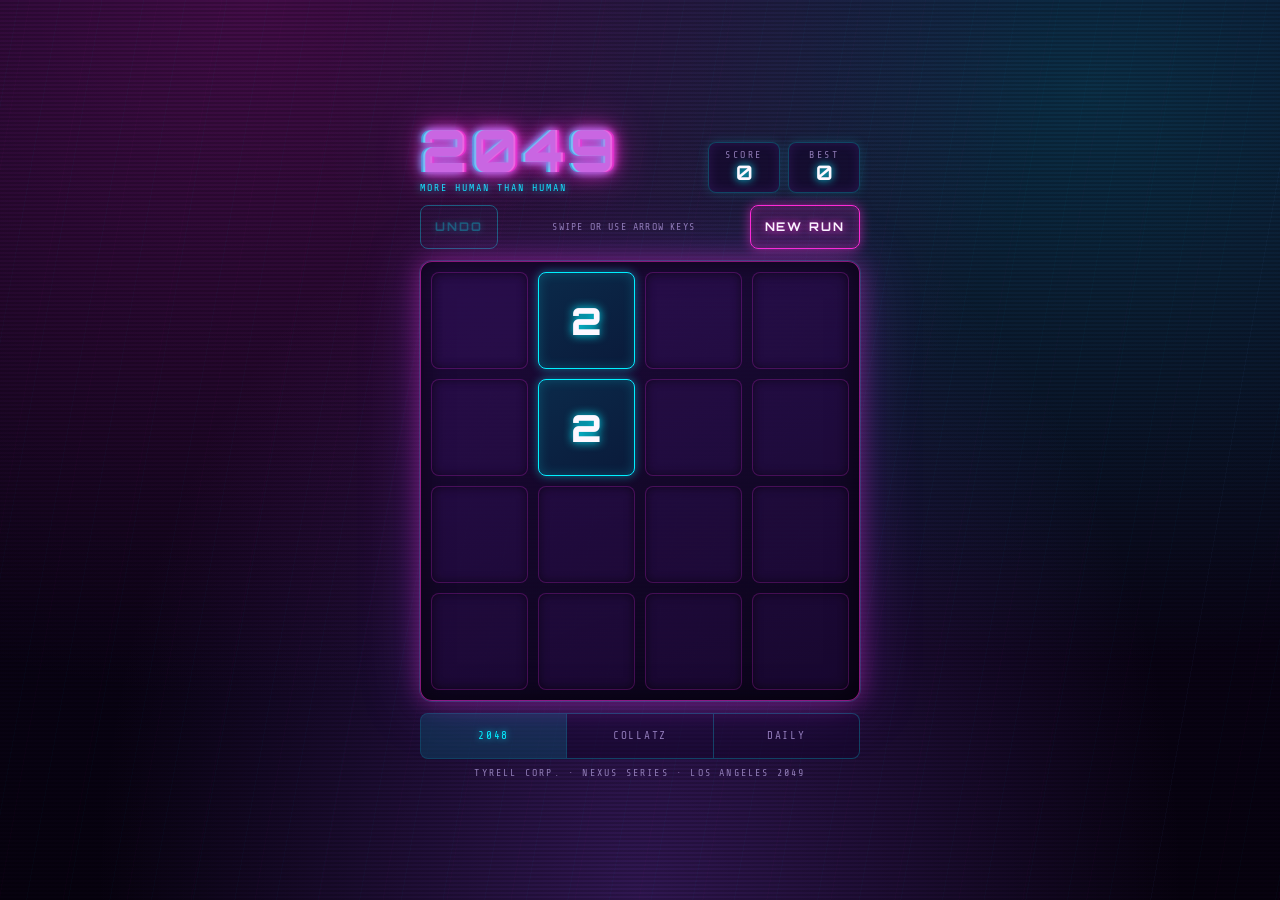
==== commit 401a9a12: "Add a daily board: one shared Collatz puzzle per day A third mode, DAILY, next to 2048 and COLLATZ. " ====
--- a/index.html
+++ b/index.html
@@ -7,13 +7,13 @@
   <meta name="apple-mobile-web-app-capable" content="yes">
   <meta name="apple-mobile-web-app-status-bar-style" content="black-translucent">
   <meta name="mobile-web-app-capable" content="yes">
-  <meta name="description" content="2049: a Blade Runner themed 2048, plus a Collatz mode where equal tiles follow 3n+1 or n/2 and the goal is to clear the board.">
+  <meta name="description" content="2049: a Blade Runner themed 2048, plus a Collatz mode where equal tiles follow 3n+1 or n/2 and the goal is to clear the board, with a new daily board every day.">
   <title>2049</title>
   <link rel="icon" href="favicon.svg" type="image/svg+xml">
   <link rel="preconnect" href="https://fonts.googleapis.com">
   <link rel="preconnect" href="https://fonts.gstatic.com" crossorigin>
   <link href="https://fonts.googleapis.com/css2?family=Orbitron:wght@500;700;900&family=Share+Tech+Mono&display=swap" rel="stylesheet">
-  <link rel="stylesheet" href="style.css?v=3">
+  <link rel="stylesheet" href="style.css?v=4">
 </head>
 <body>
   <div class="rain" aria-hidden="true"></div>
@@ -40,10 +40,7 @@
 
     <section class="controls">
       <button class="btn" id="undo" type="button" aria-label="Undo last move">UNDO</button>
-      <div class="seg" role="radiogroup" aria-label="Game mode">
-        <button class="seg-btn" id="mode-2048" type="button" role="radio" aria-checked="true">2048</button>
-        <button class="seg-btn" id="mode-collatz" type="button" role="radio" aria-checked="false">COLLATZ</button>
-      </div>
+      <p class="status-line" id="status-line">SWIPE OR USE ARROW KEYS</p>
       <button class="btn btn-primary" id="new-game" type="button">NEW RUN</button>
     </section>
 
@@ -72,12 +69,16 @@
 
     <footer class="foot">
       <p class="sr-only" id="status" aria-live="polite"></p>
-      <p class="status-line" id="status-line">SWIPE OR USE ARROW KEYS</p>
+      <div class="seg" role="radiogroup" aria-label="Game mode">
+        <button class="seg-btn" id="mode-2048" type="button" role="radio" aria-checked="true">2048</button>
+        <button class="seg-btn" id="mode-collatz" type="button" role="radio" aria-checked="false">COLLATZ</button>
+        <button class="seg-btn daily" id="mode-daily" type="button" role="radio" aria-checked="false">DAILY</button>
+      </div>
       <p class="foot-line">TYRELL CORP. &middot; NEXUS SERIES &middot; LOS ANGELES 2049</p>
     </footer>
   </main>
 
-  <script src="collatz.js?v=3"></script>
-  <script src="game.js?v=3"></script>
+  <script src="collatz.js?v=4"></script>
+  <script src="game.js?v=4"></script>
 </body>
 </html>
--- a/style.css
+++ b/style.css
@@ -225,9 +225,25 @@
   gap: 8px;
 }
 
+/* Goal line between the two buttons */
+.status-line {
+  margin: 0;
+  flex: 1;
+  min-width: 0;
+  text-align: center;
+  font-family: var(--font-mono);
+  font-size: 10px;
+  letter-spacing: 0.12em;
+  line-height: 1.35;
+  color: var(--muted);
+  transition: color 0.2s ease;
+}
+.status-line.goal { color: var(--cyan); text-shadow: 0 0 8px rgba(0, 240, 255, 0.6); }
+.status-line.warn { color: var(--pink); text-shadow: 0 0 8px rgba(255, 43, 214, 0.7); }
+
 /* Mode switch */
 .seg {
-  flex: 1;
+  width: 100%;
   display: flex;
   min-height: 44px;
   border: 1px solid var(--line);
@@ -239,13 +255,14 @@
   appearance: none;
   flex: 1;
   min-width: 0;
+  min-height: 44px;
   padding: 0 4px;
   border: 0;
   background: transparent;
   color: var(--muted);
   font-family: var(--font-mono);
-  font-size: 10px;
-  letter-spacing: 0.12em;
+  font-size: 11px;
+  letter-spacing: 0.16em;
   cursor: pointer;
   touch-action: manipulation;
   user-select: none;
@@ -259,6 +276,12 @@
   text-shadow: 0 0 6px rgba(0, 240, 255, 0.8);
 }
 .seg-btn:active { background: rgba(0, 240, 255, 0.22); }
+.seg-btn.daily[aria-checked="true"] {
+  color: var(--pink-2);
+  background: rgba(255, 43, 214, 0.14);
+  text-shadow: 0 0 6px rgba(255, 43, 214, 0.8);
+}
+.seg-btn:disabled { opacity: 0.35; cursor: default; }
 
 .btn {
   appearance: none;
@@ -566,18 +589,9 @@
   text-align: center;
   display: flex;
   flex-direction: column;
-  gap: 4px;
-}
-.status-line {
-  margin: 0;
-  font-family: var(--font-mono);
-  font-size: 11px;
-  letter-spacing: 0.18em;
-  color: var(--muted);
-  transition: color 0.2s ease;
-}
-.status-line.goal { color: var(--cyan); text-shadow: 0 0 8px rgba(0, 240, 255, 0.6); }
-.status-line.warn { color: var(--pink); text-shadow: 0 0 8px rgba(255, 43, 214, 0.7); }
+  align-items: stretch;
+  gap: 8px;
+}
 .foot-line {
   margin: 0;
   font-family: var(--font-mono);
